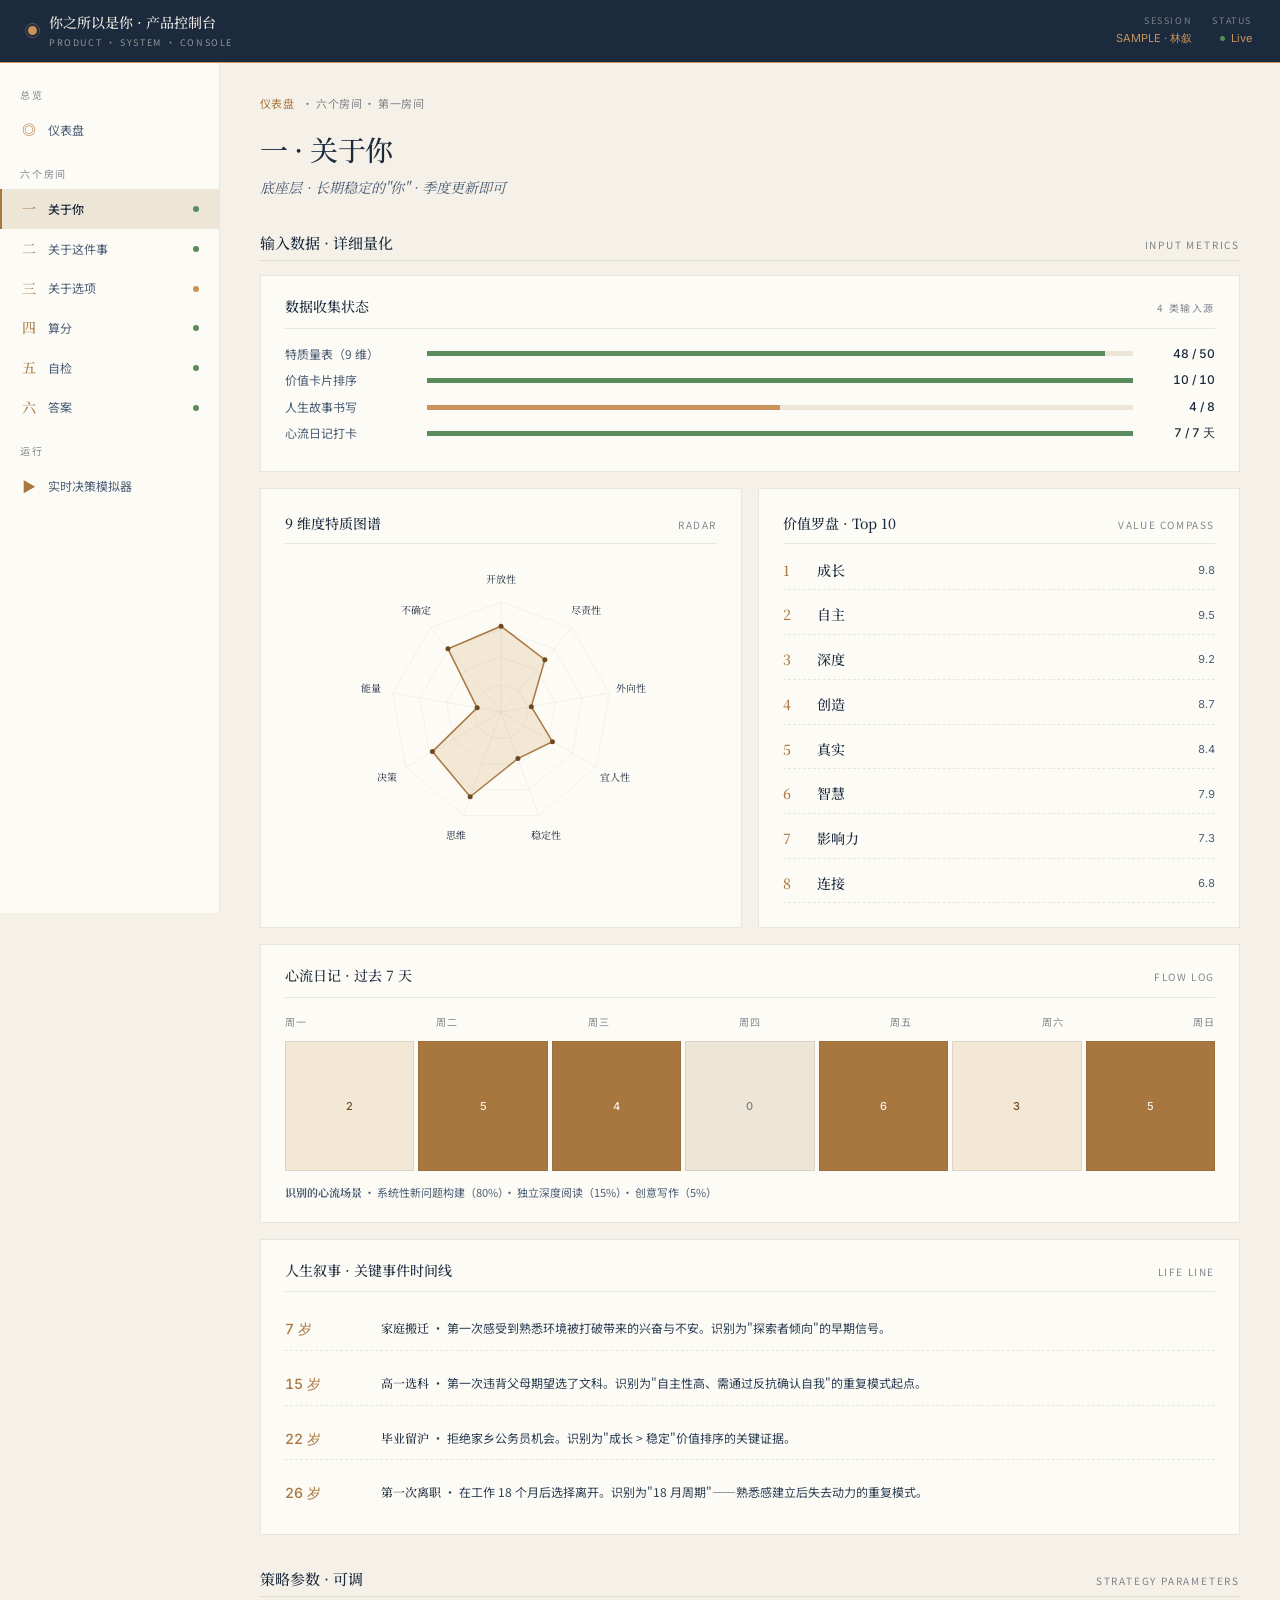
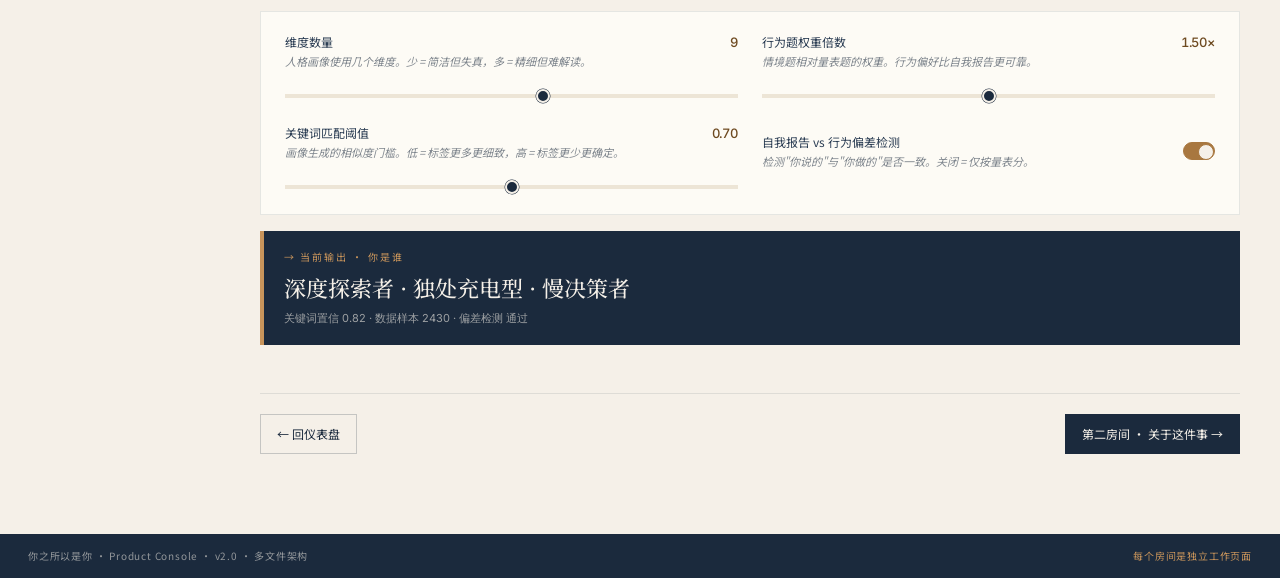
==== room-1.html @ 29799cde "Add files via upload" ====
<!DOCTYPE html>
<html lang="zh-CN">
<head>
<meta charset="UTF-8">
<meta name="viewport" content="width=device-width, initial-scale=1.0">
<title>一 · 关于你 · 你之所以是你</title>
<link rel="preconnect" href="https://fonts.googleapis.com">
<link rel="preconnect" href="https://fonts.gstatic.com" crossorigin>
<link href="https://fonts.googleapis.com/css2?family=Noto+Sans+SC:wght@300;400;500;700&family=Noto+Serif+SC:wght@400;500;600&family=Inter:wght@300;400;500;600;700&family=JetBrains+Mono:wght@400;500&display=swap" rel="stylesheet">
<link rel="stylesheet" href="style.css">
</head>
<body>

<header class="top">
  <div class="brand-block">
    <div class="brand-dot"></div>
    <div>
      <div class="brand-title">你之所以是你 · 产品控制台</div>
      <div class="brand-tag">Product · System · Console</div>
    </div>
  </div>
  <div class="session-meta">
    <div class="session-meta-item"><span class="session-meta-label">Session</span><span class="session-meta-value mono">SAMPLE · 林叙</span></div>
    <div class="session-meta-item"><span class="session-meta-label">Status</span><span class="session-meta-value live-pulse"><span class="pulse-dot"></span> Live</span></div>
  </div>
</header>

<div class="shell">
<aside class="nav">
  <div class="nav-section">总览</div>
  <a class="nav-item" href="index.html"><span class="nav-numeral serif">◎</span><span>仪表盘</span></a>
  <div class="nav-section">六个房间</div>
  <a class="nav-item" href="room-1.html"><span class="nav-numeral serif">一</span><span>关于你</span><span class="nav-status"></span></a>
  <a class="nav-item" href="room-2.html"><span class="nav-numeral serif">二</span><span>关于这件事</span><span class="nav-status"></span></a>
  <a class="nav-item" href="room-3.html"><span class="nav-numeral serif">三</span><span>关于选项</span><span class="nav-status amber"></span></a>
  <a class="nav-item" href="room-4.html"><span class="nav-numeral serif">四</span><span>算分</span><span class="nav-status"></span></a>
  <a class="nav-item" href="room-5.html"><span class="nav-numeral serif">五</span><span>自检</span><span class="nav-status"></span></a>
  <a class="nav-item" href="room-6.html"><span class="nav-numeral serif">六</span><span>答案</span><span class="nav-status"></span></a>
  <div class="nav-section">运行</div>
  <a class="nav-item" href="simulator.html"><span class="nav-numeral serif">▶</span><span>实时决策模拟器</span></a>
</aside>

<main class="content">

<div class="crumb"><a href="index.html">仪表盘</a> · 六个房间 · 第一房间</div>
<h1 class="page-title serif">一 · 关于你</h1>
<p class="page-sub">底座层 · 长期稳定的"你" · 季度更新即可</p>

<div class="section-bar"><div class="section-title">输入数据 · 详细量化</div><div class="section-meta">INPUT METRICS</div></div>

<div class="card">
  <div class="card-head"><div class="card-title">数据收集状态</div><div class="card-meta">4 类输入源</div></div>
  <div class="metric-row"><span class="metric-label">特质量表（9 维）</span><div class="metric-bar"><div class="metric-bar-fill green" style="width: 96%;"></div></div><span class="metric-val">48 / 50</span></div>
  <div class="metric-row"><span class="metric-label">价值卡片排序</span><div class="metric-bar"><div class="metric-bar-fill green" style="width: 100%;"></div></div><span class="metric-val">10 / 10</span></div>
  <div class="metric-row"><span class="metric-label">人生故事书写</span><div class="metric-bar"><div class="metric-bar-fill amber" style="width: 50%;"></div></div><span class="metric-val">4 / 8</span></div>
  <div class="metric-row"><span class="metric-label">心流日记打卡</span><div class="metric-bar"><div class="metric-bar-fill green" style="width: 100%;"></div></div><span class="metric-val">7 / 7 天</span></div>
</div>

<div class="viz-grid">
  <div class="viz-card">
    <div class="card-head" style="margin-bottom: 8px; padding-bottom: 8px;"><div class="card-title">9 维度特质图谱</div><div class="card-meta">RADAR</div></div>
    <svg class="radar-svg" viewBox="0 0 320 320" id="r1-radar"></svg>
  </div>
  <div class="viz-card">
    <div class="card-head" style="margin-bottom: 8px; padding-bottom: 8px;"><div class="card-title">价值罗盘 · Top 10</div><div class="card-meta">VALUE COMPASS</div></div>
    <div class="value-list">
      <div class="value-item"><span class="value-rank serif">1</span><span class="value-name serif">成长</span><span class="value-score">9.8</span></div>
      <div class="value-item"><span class="value-rank serif">2</span><span class="value-name serif">自主</span><span class="value-score">9.5</span></div>
      <div class="value-item"><span class="value-rank serif">3</span><span class="value-name serif">深度</span><span class="value-score">9.2</span></div>
      <div class="value-item"><span class="value-rank serif">4</span><span class="value-name serif">创造</span><span class="value-score">8.7</span></div>
      <div class="value-item"><span class="value-rank serif">5</span><span class="value-name serif">真实</span><span class="value-score">8.4</span></div>
      <div class="value-item"><span class="value-rank serif">6</span><span class="value-name serif">智慧</span><span class="value-score">7.9</span></div>
      <div class="value-item"><span class="value-rank serif">7</span><span class="value-name serif">影响力</span><span class="value-score">7.3</span></div>
      <div class="value-item"><span class="value-rank serif">8</span><span class="value-name serif">连接</span><span class="value-score">6.8</span></div>
    </div>
  </div>
</div>

<div class="card">
  <div class="card-head"><div class="card-title">心流日记 · 过去 7 天</div><div class="card-meta">FLOW LOG</div></div>
  <div style="display: flex; justify-content: space-between; font-size: 10px; color: var(--muted); letter-spacing: 0.1em;">
    <span>周一</span><span>周二</span><span>周三</span><span>周四</span><span>周五</span><span>周六</span><span>周日</span>
  </div>
  <div class="timeline">
    <div class="timeline-day partial">2</div>
    <div class="timeline-day flow">5</div>
    <div class="timeline-day flow">4</div>
    <div class="timeline-day">0</div>
    <div class="timeline-day flow">6</div>
    <div class="timeline-day partial">3</div>
    <div class="timeline-day flow">5</div>
  </div>
  <div style="font-size: 11px; color: var(--ink-muted); margin-top: 12px; line-height: 1.7;">
    <strong style="font-family: 'Noto Serif SC', serif;">识别的心流场景</strong> · 系统性新问题构建（80%）· 独立深度阅读（15%）· 创意写作（5%）
  </div>
</div>

<div class="card">
  <div class="card-head"><div class="card-title">人生叙事 · 关键事件时间线</div><div class="card-meta">LIFE LINE</div></div>
  <div class="story-events">
    <div class="story-event">
      <span class="story-age num">7 岁</span>
      <div class="story-content"><strong>家庭搬迁</strong> · 第一次感受到熟悉环境被打破带来的兴奋与不安。识别为"探索者倾向"的早期信号。</div>
    </div>
    <div class="story-event">
      <span class="story-age num">15 岁</span>
      <div class="story-content"><strong>高一选科</strong> · 第一次违背父母期望选了文科。识别为"自主性高、需通过反抗确认自我"的重复模式起点。</div>
    </div>
    <div class="story-event">
      <span class="story-age num">22 岁</span>
      <div class="story-content"><strong>毕业留沪</strong> · 拒绝家乡公务员机会。识别为"成长 &gt; 稳定"价值排序的关键证据。</div>
    </div>
    <div class="story-event">
      <span class="story-age num">26 岁</span>
      <div class="story-content"><strong>第一次离职</strong> · 在工作 18 个月后选择离开。识别为"18 月周期"——熟悉感建立后失去动力的重复模式。</div>
    </div>
  </div>
</div>

<div class="section-bar"><div class="section-title">策略参数 · 可调</div><div class="section-meta">STRATEGY PARAMETERS</div></div>

<div class="card">
  <div class="param-grid">
    <div>
      <div class="param-row">
        <div><span class="param-label">维度数量</span>
          <div class="param-label-explanation">人格画像使用几个维度。少 = 简洁但失真，多 = 精细但难解读。</div></div>
        <span class="param-val num" id="dim-count-val">9</span>
      </div>
      <input type="range" class="slider" min="5" max="12" value="9" step="1" data-target="dim-count">

      <div class="param-row" style="margin-top: 20px;">
        <div><span class="param-label">关键词匹配阈值</span>
          <div class="param-label-explanation">画像生成的相似度门槛。低 = 标签更多更细致，高 = 标签更少更确定。</div></div>
        <span class="param-val num" id="kw-thresh-val">0.70</span>
      </div>
      <input type="range" class="slider" min="50" max="90" value="70" step="5" data-target="kw-thresh">
    </div>
    <div>
      <div class="param-row">
        <div><span class="param-label">行为题权重倍数</span>
          <div class="param-label-explanation">情境题相对量表题的权重。行为偏好比自我报告更可靠。</div></div>
        <span class="param-val num" id="behav-weight-val">1.50×</span>
      </div>
      <input type="range" class="slider" min="100" max="200" value="150" step="10" data-target="behav-weight">

      <div class="toggle-row" style="margin-top: 20px;">
        <div><span class="param-label">自我报告 vs 行为偏差检测</span>
          <div class="param-label-explanation">检测"你说的"与"你做的"是否一致。关闭 = 仅按量表分。</div></div>
        <div class="toggle on" data-toggle="bias-detect"></div>
      </div>
    </div>
  </div>
</div>

<div class="live-output-card">
  <div class="live-output-card-label">→ 当前输出 · 你是谁</div>
  <div class="live-output-value serif" id="r1-out">深度探索者 · 独处充电型 · 慢决策者</div>
  <div class="live-output-conf" id="r1-conf">关键词置信 0.82 · 数据样本 2,420 · 偏差检测 通过</div>
</div>

<div class="page-nav">
  <a class="page-nav-btn" href="index.html"><span>← 回仪表盘</span></a>
  <a class="page-nav-btn primary" href="room-2.html"><span>第二房间 · 关于这件事 →</span></a>
</div>

</main>
</div>

<footer class="bot">
  <span>你之所以是你 · Product Console · v2.0 · 多文件架构</span>
  <span style="color: var(--gold);">每个房间是独立工作页面</span>
</footer>

<script src="app.js"></script>
</body>
</html>
---- style.css ----
:root {
  --ink: #1B2A3D; --ink-soft: #2C3E54; --ink-muted: #4A5D75;
  --cream: #F5F0E8; --cream-deep: #EDE5D6; --paper: #FDFBF5;
  --gold: #C8945B; --gold-deep: #A8773F; --gold-darkest: #6E4A20;
  --gold-soft: rgba(200, 148, 91, 0.10); --gold-soft-2: rgba(200, 148, 91, 0.20);
  --line: rgba(27, 42, 61, 0.10); --line-strong: rgba(27, 42, 61, 0.22);
  --muted: rgba(27, 42, 61, 0.55);
  --green: #5A8B5C; --green-soft: rgba(90, 139, 92, 0.12);
  --amber: #C8945B; --amber-soft: rgba(200, 148, 91, 0.15);
  --red: #B85450; --red-soft: rgba(184, 84, 80, 0.10);
}

* { margin: 0; padding: 0; box-sizing: border-box; }
html, body {
  font-family: 'Noto Sans SC', -apple-system, 'PingFang SC', 'Microsoft YaHei', sans-serif;
  background: var(--cream); color: var(--ink);
  font-size: 13px; line-height: 1.55;
  -webkit-font-smoothing: antialiased;
}
.serif { font-family: 'Noto Serif SC', Georgia, serif; }
.num { font-family: 'Inter', sans-serif; font-variant-numeric: tabular-nums; letter-spacing: -0.01em; }
.mono { font-family: 'JetBrains Mono', monospace; font-variant-numeric: tabular-nums; }

header.top { background: var(--ink); color: var(--cream); padding: 12px 28px; display: flex; align-items: center; justify-content: space-between; border-bottom: 0.5px solid var(--gold); position: sticky; top: 0; z-index: 50; }
.brand-block { display: flex; align-items: center; gap: 12px; }
.brand-dot { width: 9px; height: 9px; border-radius: 50%; background: var(--gold); position: relative; }
.brand-dot::after { content: ''; position: absolute; inset: -3px; border: 0.5px solid var(--gold); border-radius: 50%; opacity: 0.4; }
.brand-title { font-family: 'Noto Serif SC', serif; font-size: 14px; font-weight: 500; }
.brand-tag { font-size: 9px; letter-spacing: 0.18em; color: rgba(245, 240, 232, 0.55); text-transform: uppercase; margin-top: 2px; }
.session-meta { display: flex; gap: 20px; font-size: 11px; }
.session-meta-item { display: flex; flex-direction: column; align-items: flex-end; }
.session-meta-label { color: rgba(245, 240, 232, 0.45); font-size: 9px; letter-spacing: 0.18em; text-transform: uppercase; margin-bottom: 2px; }
.session-meta-value { font-family: 'Inter', sans-serif; font-size: 11px; color: var(--gold); }
.live-pulse { display: inline-flex; align-items: center; gap: 6px; }
.pulse-dot { width: 5px; height: 5px; border-radius: 50%; background: var(--green); animation: pulse 2s ease-in-out infinite; }
@keyframes pulse { 0%, 100% { opacity: 1; } 50% { opacity: 0.4; } }

.shell { display: grid; grid-template-columns: 220px 1fr; min-height: calc(100vh - 50px); }
aside.nav { background: var(--paper); border-right: 0.5px solid var(--line); padding: 24px 0; position: sticky; top: 50px; height: calc(100vh - 50px); overflow-y: auto; }
.nav-section { font-size: 10px; letter-spacing: 0.18em; color: var(--muted); text-transform: uppercase; padding: 0 20px 8px; margin-top: 16px; }
.nav-section:first-child { margin-top: 0; }
.nav-item { display: flex; align-items: center; gap: 12px; padding: 9px 20px; cursor: pointer; border-left: 2px solid transparent; transition: all 0.15s; text-decoration: none; color: var(--ink-muted); font-size: 12px; }
.nav-item:hover { background: var(--cream); color: var(--ink); }
.nav-item.active { background: var(--cream-deep); border-left-color: var(--gold-deep); color: var(--ink); font-weight: 500; }
.nav-numeral { font-family: 'Noto Serif SC', serif; font-size: 14px; color: var(--gold-deep); min-width: 14px; text-align: center; font-weight: 500; }
.nav-status { margin-left: auto; width: 6px; height: 6px; border-radius: 50%; background: var(--green); }
.nav-status.amber { background: var(--amber); }

main.content { padding: 32px 40px 80px; max-width: 1100px; }
.crumb { display: flex; align-items: center; gap: 8px; font-size: 11px; color: var(--muted); margin-bottom: 16px; letter-spacing: 0.04em; }
.crumb a { color: var(--gold-deep); text-decoration: none; }
.crumb a:hover { text-decoration: underline; }

h1.page-title { font-family: 'Noto Serif SC', serif; font-size: 28px; font-weight: 500; margin-bottom: 6px; letter-spacing: -0.01em; }
.page-sub { font-family: 'Noto Serif SC', serif; font-style: italic; color: var(--ink-muted); margin-bottom: 32px; font-size: 14px; }

.section-bar { display: flex; align-items: baseline; justify-content: space-between; margin: 32px 0 14px; padding-bottom: 6px; border-bottom: 0.5px solid var(--line); }
.section-title { font-family: 'Noto Serif SC', serif; font-size: 15px; font-weight: 500; }
.section-meta { font-size: 10px; letter-spacing: 0.18em; color: var(--muted); text-transform: uppercase; }

.kpi-grid { display: grid; grid-template-columns: repeat(5, 1fr); gap: 1px; background: var(--line); border: 0.5px solid var(--line); margin-top: 8px; }
.kpi { background: var(--paper); padding: 16px 18px; }
.kpi-label { font-size: 10px; letter-spacing: 0.16em; color: var(--muted); text-transform: uppercase; margin-bottom: 8px; }
.kpi-value { font-family: 'Inter', sans-serif; font-size: 26px; font-weight: 500; letter-spacing: -0.02em; line-height: 1; margin-bottom: 6px; font-variant-numeric: tabular-nums; }
.kpi-value.gold { color: var(--gold-deep); }
.kpi-sub { font-size: 10px; color: var(--ink-muted); }
.kpi-bar { margin-top: 8px; height: 3px; background: var(--cream-deep); position: relative; overflow: hidden; }
.kpi-bar-fill { position: absolute; top: 0; left: 0; height: 100%; background: var(--gold-deep); transition: width 0.4s; }
.kpi-bar-fill.green { background: var(--green); }
.kpi-bar-fill.amber { background: var(--amber); }
.status-dots { display: inline-flex; gap: 3px; margin-top: 4px; }
.dot { width: 8px; height: 8px; border-radius: 50%; background: var(--cream-deep); }
.dot.on { background: var(--green); }
.dot.warn { background: var(--amber); }

.room-cards-grid { display: grid; grid-template-columns: repeat(3, 1fr); gap: 12px; margin-top: 8px; }
.room-nav-card { background: var(--paper); border: 0.5px solid var(--line); padding: 18px 18px 16px; cursor: pointer; transition: all 0.2s; text-decoration: none; color: var(--ink); display: block; }
.room-nav-card:hover { border-color: var(--gold-deep); background: var(--cream-deep); transform: translateY(-1px); }
.room-nav-head { display: flex; align-items: center; gap: 10px; margin-bottom: 10px; }
.room-nav-num { font-family: 'Noto Serif SC', serif; font-size: 22px; color: var(--gold-deep); font-weight: 500; line-height: 1; }
.room-nav-name { font-family: 'Noto Serif SC', serif; font-size: 16px; font-weight: 500; }
.room-nav-meta { font-size: 9px; letter-spacing: 0.16em; color: var(--muted); text-transform: uppercase; margin-top: 2px; }
.room-nav-status-row { display: flex; align-items: center; justify-content: space-between; font-size: 10px; letter-spacing: 0.05em; padding-top: 10px; border-top: 0.5px dashed var(--line); margin-top: 10px; }
.status-pill { display: inline-flex; align-items: center; gap: 5px; font-size: 9px; letter-spacing: 0.08em; padding: 3px 8px; background: var(--green-soft); color: var(--green); border-radius: 10px; text-transform: uppercase; font-weight: 500; }
.status-pill.amber { background: var(--amber-soft); color: var(--gold-darkest); }
.status-pill .dot-inline { width: 4px; height: 4px; border-radius: 50%; background: currentColor; }
.room-nav-mini-bar { display: flex; gap: 2px; margin-top: 8px; }
.room-nav-mini-bar span { height: 3px; flex: 1; background: var(--cream-deep); }
.room-nav-mini-bar span.on { background: var(--gold-deep); }

.card { background: var(--paper); border: 0.5px solid var(--line); padding: 20px 24px; margin-bottom: 16px; }
.card-head { display: flex; align-items: baseline; justify-content: space-between; margin-bottom: 16px; padding-bottom: 10px; border-bottom: 0.5px solid var(--line); }
.card-title { font-family: 'Noto Serif SC', serif; font-size: 14px; font-weight: 500; }
.card-meta { font-size: 10px; letter-spacing: 0.16em; color: var(--muted); text-transform: uppercase; }

.subsection-label { font-size: 10px; letter-spacing: 0.18em; color: var(--gold-deep); text-transform: uppercase; margin-bottom: 10px; display: flex; align-items: center; gap: 6px; }
.subsection-label::before { content: ''; width: 3px; height: 3px; background: var(--gold-deep); border-radius: 50%; }

.metric-row { display: grid; grid-template-columns: 130px 1fr 70px; gap: 12px; align-items: center; margin-bottom: 8px; font-size: 12px; }
.metric-label { color: var(--ink-muted); }
.metric-bar { height: 5px; background: var(--cream-deep); position: relative; overflow: hidden; }
.metric-bar-fill { position: absolute; top: 0; left: 0; height: 5px; background: var(--gold-deep); transition: width 0.3s; }
.metric-bar-fill.green { background: var(--green); }
.metric-bar-fill.amber { background: var(--amber); }
.metric-val { text-align: right; font-family: 'Inter', sans-serif; font-variant-numeric: tabular-nums; color: var(--ink); font-weight: 500; }

.param-grid { display: grid; grid-template-columns: 1fr 1fr; gap: 24px; }
.param-row { display: grid; grid-template-columns: 1fr 60px; gap: 12px; align-items: baseline; margin-bottom: 14px; }
.param-label { font-size: 12px; color: var(--ink-soft); display: flex; align-items: center; gap: 6px; }
.param-label-explanation { font-size: 11px; color: var(--muted); font-style: italic; margin-top: 2px; line-height: 1.4; }
.param-val { text-align: right; font-family: 'Inter', sans-serif; font-variant-numeric: tabular-nums; font-weight: 500; color: var(--gold-darkest); font-size: 13px; }
.slider { width: 100%; height: 4px; background: var(--cream-deep); outline: none; appearance: none; -webkit-appearance: none; cursor: pointer; margin-top: 6px; }
.slider::-webkit-slider-thumb { -webkit-appearance: none; appearance: none; width: 14px; height: 14px; background: var(--ink); border: 2px solid var(--cream); border-radius: 50%; cursor: grab; box-shadow: 0 0 0 0.5px var(--ink); }
.slider::-webkit-slider-thumb:active { background: var(--gold-deep); cursor: grabbing; }
.slider::-moz-range-thumb { width: 14px; height: 14px; background: var(--ink); border: 2px solid var(--cream); border-radius: 50%; cursor: grab; }

.toggle { position: relative; width: 32px; height: 18px; background: var(--cream-deep); border: 0.5px solid var(--line-strong); border-radius: 9px; cursor: pointer; transition: background 0.2s; flex-shrink: 0; }
.toggle::after { content: ''; position: absolute; top: 1px; left: 1px; width: 14px; height: 14px; background: var(--cream); border: 0.5px solid var(--line-strong); border-radius: 50%; transition: transform 0.2s; }
.toggle.on { background: var(--gold-deep); border-color: var(--gold-deep); }
.toggle.on::after { transform: translateX(13px); background: var(--cream); border-color: var(--gold-deep); }
.toggle-row { display: grid; grid-template-columns: 1fr auto; align-items: center; gap: 12px; padding: 10px 0; border-bottom: 0.5px dashed var(--line); font-size: 12px; }
.toggle-row:last-child { border: none; }

.live-output-card { background: var(--ink); color: var(--cream); padding: 18px 24px; margin: 16px 0 24px; position: relative; overflow: hidden; }
.live-output-card::before { content: ''; position: absolute; top: 0; left: 0; width: 4px; height: 100%; background: var(--gold); }
.live-output-card-label { font-size: 10px; letter-spacing: 0.2em; color: var(--gold); text-transform: uppercase; margin-bottom: 8px; }
.live-output-value { font-family: 'Noto Serif SC', serif; font-size: 22px; line-height: 1.4; font-weight: 500; margin-bottom: 6px; }
.live-output-conf { font-size: 11px; color: rgba(245, 240, 232, 0.6); font-family: 'Inter', sans-serif; }

.viz-card { background: var(--paper); border: 0.5px solid var(--line); padding: 24px; margin-bottom: 16px; }
.viz-grid { display: grid; grid-template-columns: 1fr 1fr; gap: 16px; }

.radar-svg { width: 100%; max-width: 320px; display: block; margin: 0 auto; }

.timeline { display: flex; gap: 4px; margin-top: 12px; }
.timeline-day { flex: 1; aspect-ratio: 1; background: var(--cream-deep); border: 0.5px solid var(--line); display: flex; align-items: center; justify-content: center; font-size: 11px; color: var(--muted); font-family: 'Inter', sans-serif; font-weight: 500; }
.timeline-day.flow { background: var(--gold-deep); color: var(--cream); }
.timeline-day.partial { background: var(--gold-soft-2); color: var(--gold-darkest); }

.value-list { display: flex; flex-direction: column; gap: 6px; }
.value-item { display: grid; grid-template-columns: 24px 1fr 50px; gap: 10px; align-items: center; padding: 8px 0; border-bottom: 0.5px dashed var(--line); font-size: 12px; }
.value-rank { font-family: 'Noto Serif SC', serif; font-size: 14px; color: var(--gold-deep); font-weight: 500; }
.value-name { font-family: 'Noto Serif SC', serif; font-size: 14px; font-weight: 500; }
.value-score { text-align: right; font-family: 'Inter', sans-serif; font-variant-numeric: tabular-nums; color: var(--ink-muted); font-size: 11px; }

.story-events { display: flex; flex-direction: column; gap: 12px; margin-top: 12px; }
.story-event { display: grid; grid-template-columns: 80px 1fr; gap: 16px; padding: 10px 0; border-bottom: 0.5px dashed var(--line); }
.story-event:last-child { border: none; }
.story-age { font-family: 'Inter', sans-serif; font-size: 14px; color: var(--gold-deep); font-weight: 500; }
.story-content { font-size: 12px; line-height: 1.6; color: var(--ink-soft); }
.story-content strong { font-family: 'Noto Serif SC', serif; color: var(--ink); font-weight: 500; }

.dim-chart-row { display: grid; grid-template-columns: 100px 1fr 60px 40px; gap: 12px; align-items: center; padding: 8px 0; border-bottom: 0.5px dashed var(--line); font-size: 12px; }
.dim-chart-row:last-child { border: none; }
.dim-chart-label { color: var(--ink-muted); }
.dim-chart-bar-track { position: relative; height: 14px; background: var(--cream-deep); }
.dim-chart-bar-fill { position: absolute; top: 0; left: 0; height: 14px; background: var(--gold-deep); transition: width 0.5s; }
.dim-chart-val { text-align: right; font-family: 'Inter', sans-serif; font-variant-numeric: tabular-nums; font-weight: 500; }

.pill { display: inline-flex; align-items: center; gap: 6px; padding: 4px 10px; background: var(--gold-soft); color: var(--gold-darkest); border: 0.5px solid var(--gold); border-radius: 12px; font-size: 11px; letter-spacing: 0.04em; }
.pill.green { background: var(--green-soft); color: var(--green); border-color: var(--green); }
.pill.red { background: var(--red-soft); color: var(--red); border-color: var(--red); }

.option-card { padding: 16px 18px; border: 0.5px solid var(--line); margin-bottom: 12px; background: var(--cream); }
.option-card.winner { border: 2px solid var(--gold-deep); background: var(--gold-soft); }
.option-head-row { display: flex; justify-content: space-between; align-items: baseline; margin-bottom: 12px; }
.option-name { font-family: 'Noto Serif SC', serif; font-size: 15px; font-weight: 500; }
.option-sub { font-size: 10px; color: var(--muted); margin-top: 2px; letter-spacing: 0.05em; }
.option-score { font-family: 'Inter', sans-serif; font-size: 28px; font-weight: 500; font-variant-numeric: tabular-nums; letter-spacing: -0.02em; color: var(--gold-deep); line-height: 1; }

.check-item { display: flex; gap: 12px; align-items: flex-start; padding: 12px 0; border-bottom: 0.5px dashed var(--line); }
.check-item:last-child { border: none; }
.check-icon { width: 18px; height: 18px; flex-shrink: 0; border-radius: 50%; display: flex; align-items: center; justify-content: center; font-family: 'Inter', sans-serif; font-size: 11px; font-weight: 500; }
.check-icon.ok { background: var(--green-soft); color: var(--green); }
.check-icon.warn { background: var(--amber-soft); color: var(--gold-darkest); }
.check-icon.off { background: var(--cream-deep); color: var(--muted); }
.check-content { flex: 1; }
.check-name { font-family: 'Noto Serif SC', serif; font-size: 13px; font-weight: 500; margin-bottom: 4px; }
.check-desc { font-size: 11px; color: var(--ink-muted); line-height: 1.6; }
.check-tag { font-size: 9px; letter-spacing: 0.1em; color: var(--muted); text-transform: uppercase; margin-top: 4px; }

.page-nav { display: flex; justify-content: space-between; margin-top: 48px; padding-top: 20px; border-top: 0.5px solid var(--line); }
.page-nav-btn { padding: 10px 16px; background: transparent; border: 0.5px solid var(--line-strong); font-size: 12px; cursor: pointer; text-decoration: none; color: var(--ink); display: inline-flex; align-items: center; gap: 8px; font-family: inherit; transition: background 0.15s; }
.page-nav-btn:hover { background: var(--paper); }
.page-nav-btn.primary { background: var(--ink); color: var(--cream); border-color: var(--ink); }

.dash-cta-row { display: grid; grid-template-columns: 2fr 1fr; gap: 16px; margin-top: 24px; }
.simulator-card-link { display: block; padding: 24px; background: var(--ink); color: var(--cream); text-decoration: none; cursor: pointer; position: relative; overflow: hidden; transition: transform 0.2s; }
.simulator-card-link:hover { transform: translateY(-2px); }
.simulator-card-link::before { content: ''; position: absolute; top: 0; left: 0; width: 100%; height: 2px; background: var(--gold); }
.sim-card-label { font-size: 10px; letter-spacing: 0.2em; color: var(--gold); margin-bottom: 12px; text-transform: uppercase; }
.sim-card-title { font-family: 'Noto Serif SC', serif; font-size: 24px; font-weight: 500; margin-bottom: 8px; line-height: 1.3; }
.sim-card-sub { font-size: 12px; color: rgba(245, 240, 232, 0.65); margin-bottom: 16px; }
.sim-card-quick { display: flex; gap: 16px; padding-top: 16px; border-top: 0.5px solid rgba(245, 240, 232, 0.15); font-size: 11px; }
.sim-card-quick-item { display: flex; flex-direction: column; gap: 2px; }
.sim-card-quick-label { font-size: 9px; letter-spacing: 0.18em; color: rgba(245, 240, 232, 0.45); text-transform: uppercase; }
.sim-card-quick-val { font-family: 'Inter', sans-serif; font-weight: 500; color: var(--gold); font-size: 16px; }

.health-card { padding: 20px; background: var(--paper); border: 0.5px solid var(--line); }
.health-row { display: flex; justify-content: space-between; padding: 6px 0; font-size: 11px; }
.health-row .lbl { color: var(--ink-muted); }
.health-row .val { font-family: 'Inter', sans-serif; font-weight: 500; font-variant-numeric: tabular-nums; }

.viz-vertical-bars { display: flex; align-items: flex-end; gap: 8px; height: 200px; padding: 16px 0; border-bottom: 0.5px solid var(--line); }
.viz-vbar { flex: 1; display: flex; flex-direction: column; align-items: center; justify-content: flex-end; height: 100%; gap: 4px; }
.viz-vbar-fill { width: 60%; max-width: 36px; background: var(--gold-deep); transition: height 0.5s; }
.viz-vbar-fill.muted { background: var(--cream-deep); }
.viz-vbar-label { font-size: 10px; color: var(--ink-muted); margin-top: 6px; text-align: center; font-family: 'Inter', sans-serif; }
.viz-vbar-val { font-size: 11px; font-family: 'Inter', sans-serif; font-weight: 500; color: var(--gold-darkest); }

.calc-display { background: var(--cream); border: 0.5px solid var(--line); padding: 18px 22px; margin: 16px 0; font-family: 'JetBrains Mono', monospace; font-size: 12px; line-height: 1.9; color: var(--ink-soft); }
.calc-display .key { color: var(--gold-deep); }
.calc-display .val { color: var(--ink); font-weight: 500; }
.calc-display .comment { color: var(--muted); font-style: italic; }

footer.bot { padding: 14px 28px; background: var(--ink); color: rgba(245, 240, 232, 0.55); display: flex; justify-content: space-between; align-items: center; font-size: 10px; letter-spacing: 0.08em; }

@media (max-width: 880px) {
  .shell { grid-template-columns: 1fr; }
  aside.nav { position: static; height: auto; padding: 12px 0; overflow-x: auto; }
  main.content { padding: 20px 16px 60px; }
  .kpi-grid { grid-template-columns: repeat(2, 1fr); }
  .room-cards-grid { grid-template-columns: 1fr; }
  .param-grid { grid-template-columns: 1fr; }
  .viz-grid { grid-template-columns: 1fr; }
  .dash-cta-row { grid-template-columns: 1fr; }
}
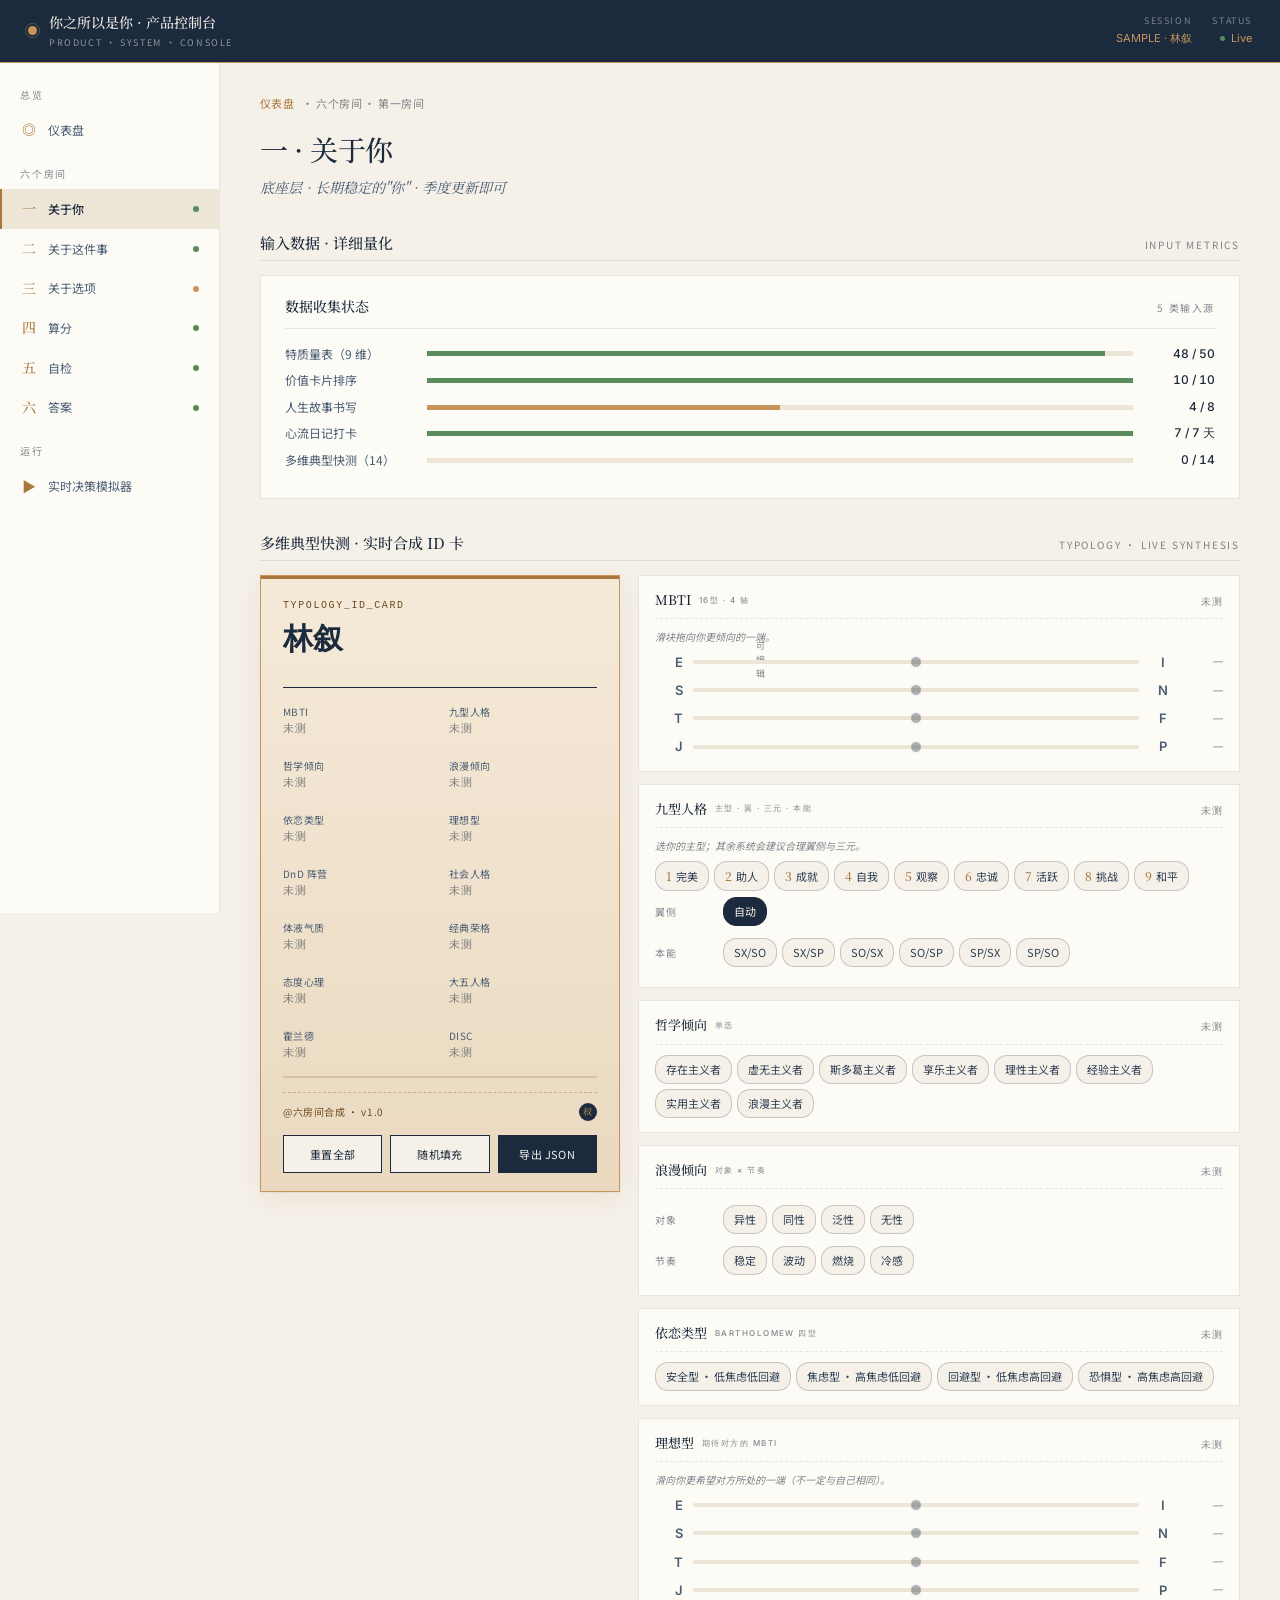
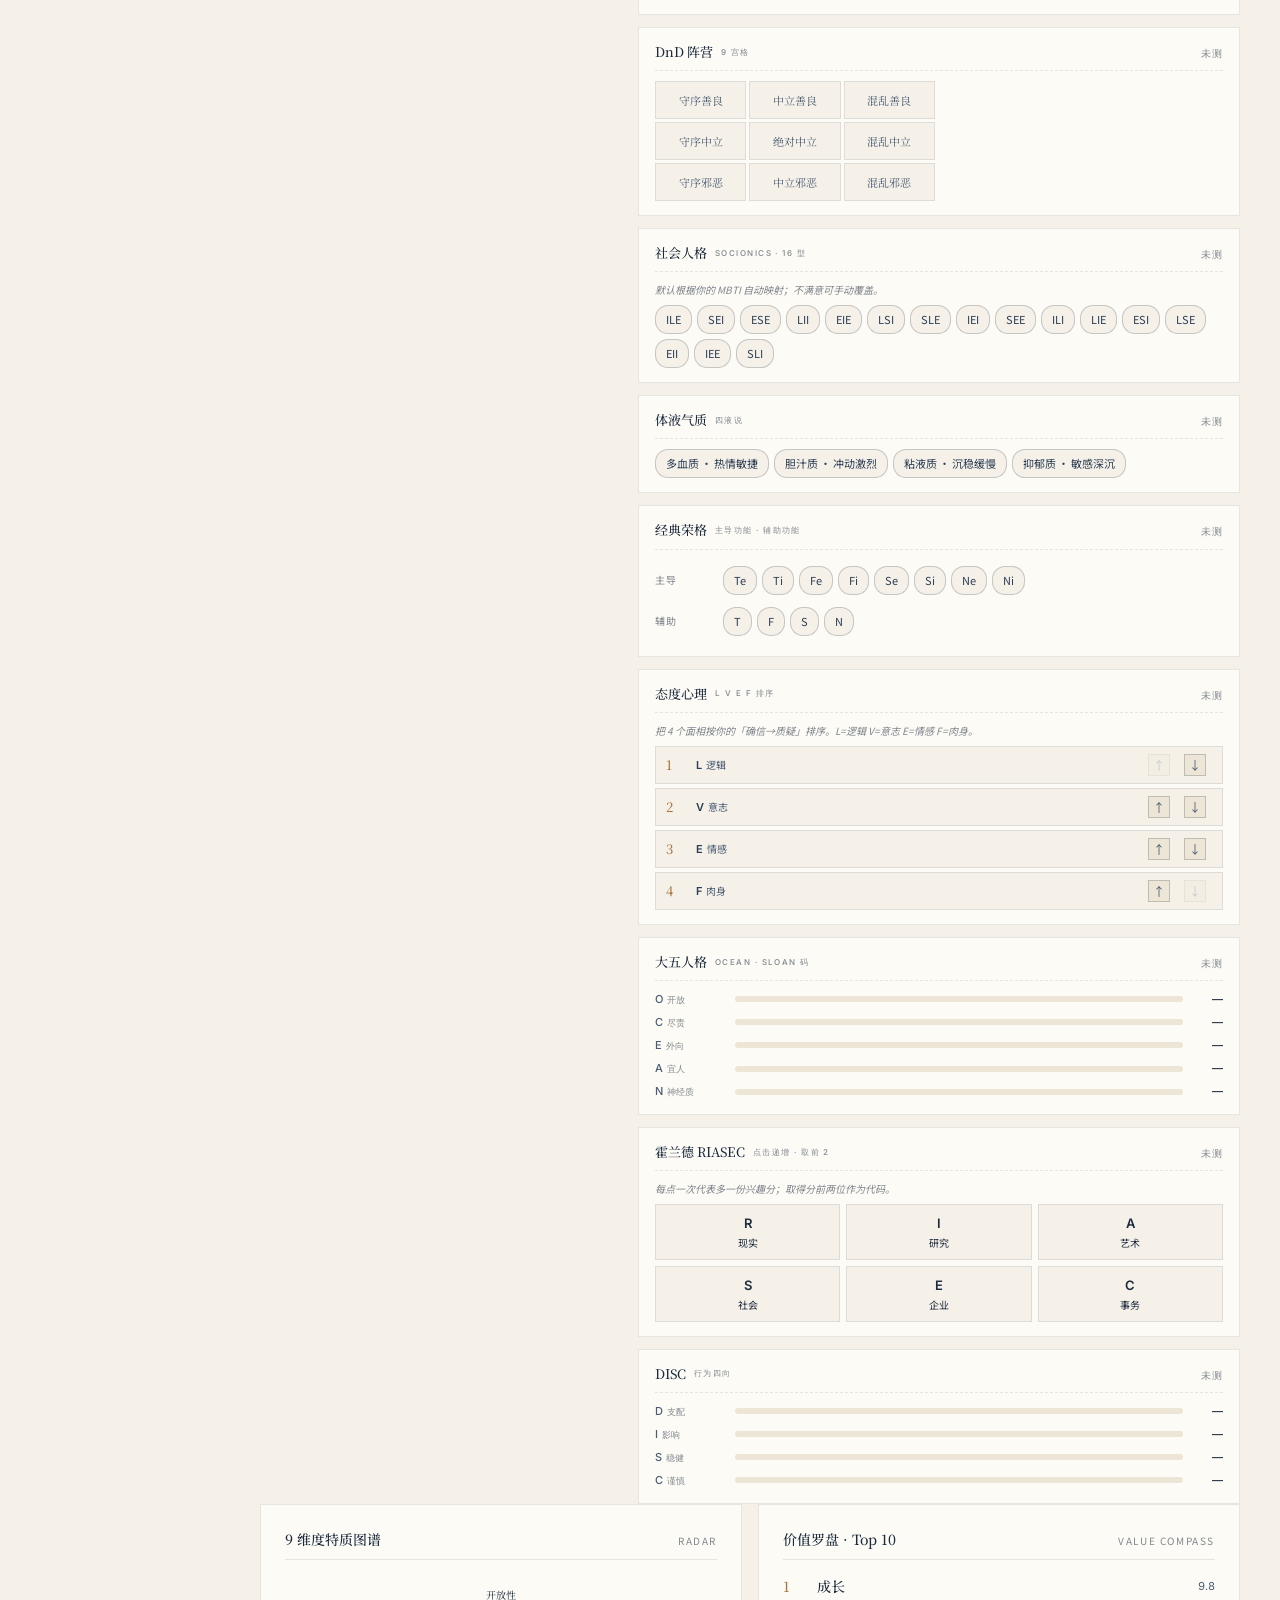
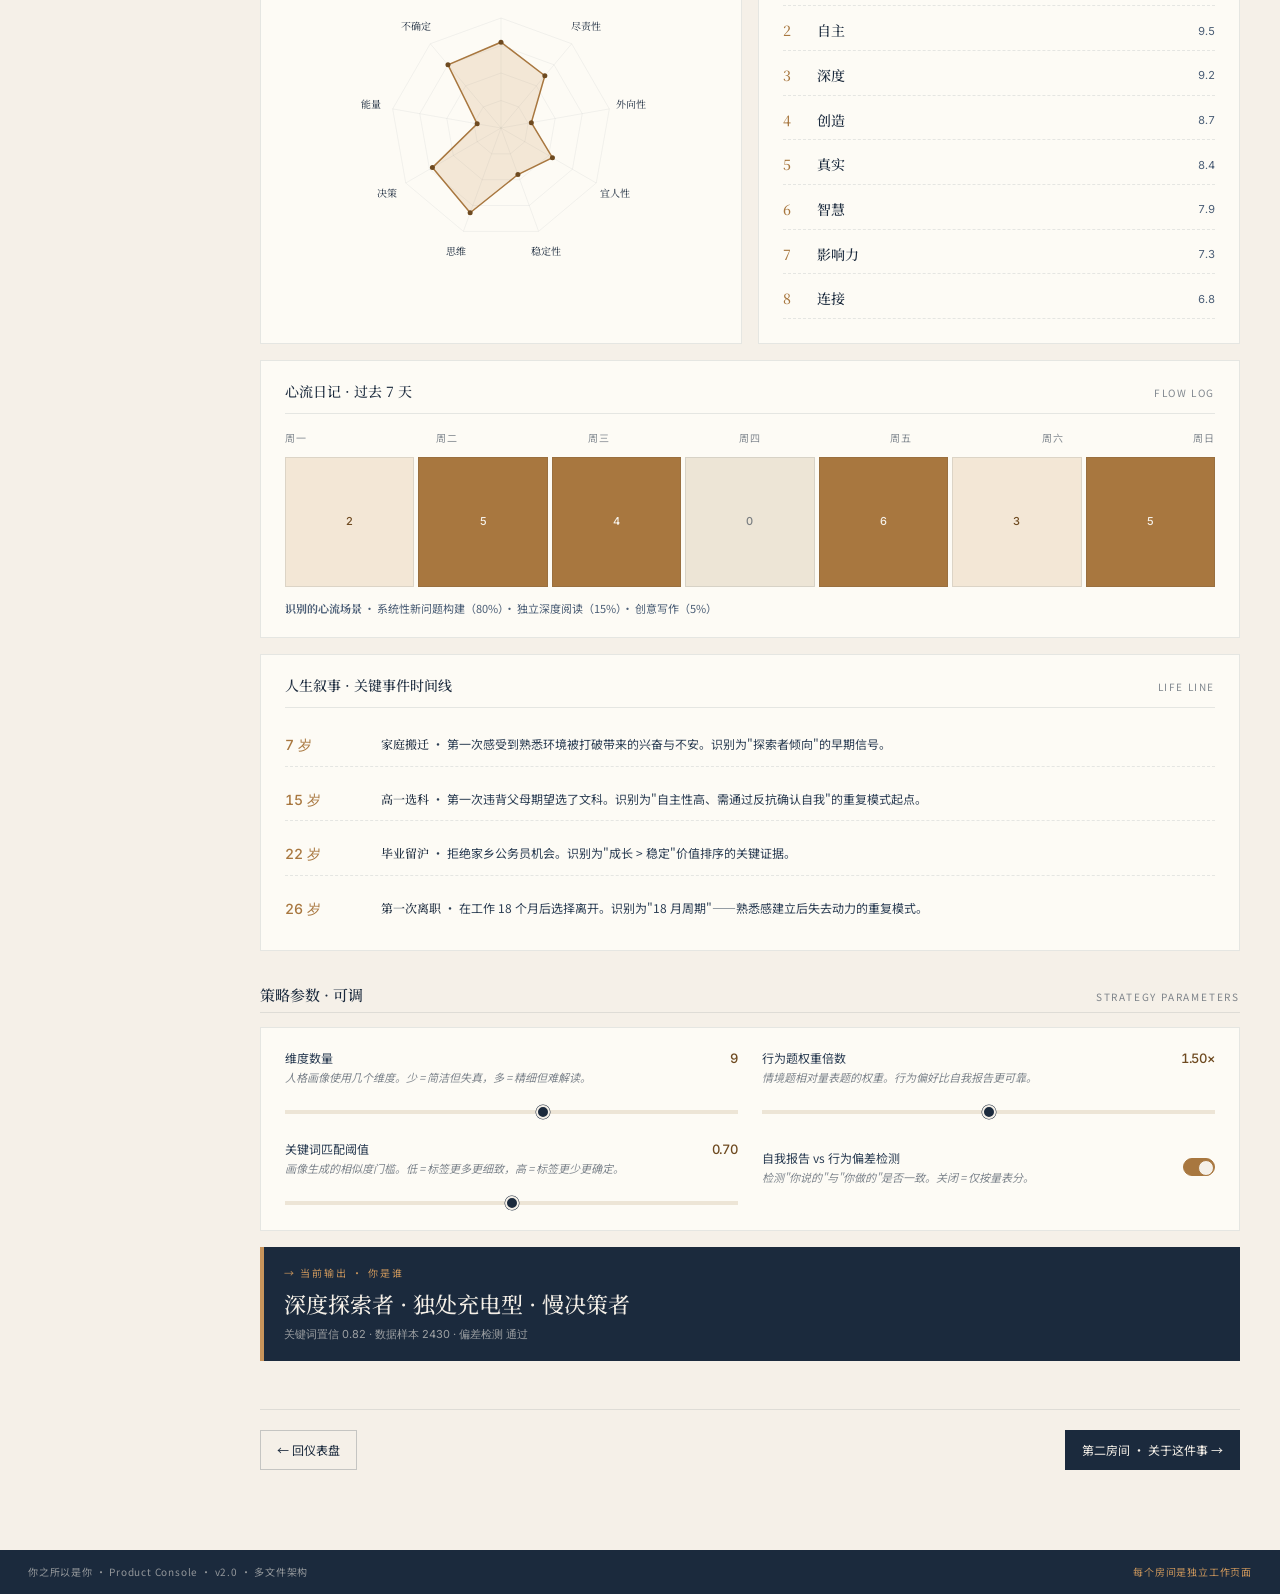
==== commit 6a7f9d36: "Add files via upload" ====
--- a/room-1.html
+++ b/room-1.html
@@ -49,11 +49,348 @@
 <div class="section-bar"><div class="section-title">输入数据 · 详细量化</div><div class="section-meta">INPUT METRICS</div></div>
 
 <div class="card">
-  <div class="card-head"><div class="card-title">数据收集状态</div><div class="card-meta">4 类输入源</div></div>
+  <div class="card-head"><div class="card-title">数据收集状态</div><div class="card-meta">5 类输入源</div></div>
   <div class="metric-row"><span class="metric-label">特质量表（9 维）</span><div class="metric-bar"><div class="metric-bar-fill green" style="width: 96%;"></div></div><span class="metric-val">48 / 50</span></div>
   <div class="metric-row"><span class="metric-label">价值卡片排序</span><div class="metric-bar"><div class="metric-bar-fill green" style="width: 100%;"></div></div><span class="metric-val">10 / 10</span></div>
   <div class="metric-row"><span class="metric-label">人生故事书写</span><div class="metric-bar"><div class="metric-bar-fill amber" style="width: 50%;"></div></div><span class="metric-val">4 / 8</span></div>
   <div class="metric-row"><span class="metric-label">心流日记打卡</span><div class="metric-bar"><div class="metric-bar-fill green" style="width: 100%;"></div></div><span class="metric-val">7 / 7 天</span></div>
+  <div class="metric-row"><span class="metric-label">多维典型快测（14）</span><div class="metric-bar"><div class="metric-bar-fill" id="typo-bar" style="width: 0%;"></div></div><span class="metric-val" id="typo-bar-val">0 / 14</span></div>
+</div>
+
+<div class="section-bar"><div class="section-title">多维典型快测 · 实时合成 ID 卡</div><div class="section-meta">TYPOLOGY · LIVE SYNTHESIS</div></div>
+
+<div class="typo-layout">
+
+  <!-- ID Card -->
+  <div class="typo-id-card">
+    <div class="typo-id-label">TYPOLOGY_ID_CARD</div>
+    <div class="typo-id-name-row">
+      <input type="text" class="typo-id-name" id="typo-name" value="林叙" maxlength="16" autocomplete="off">
+      <span class="typo-id-edit-hint">可编辑</span>
+    </div>
+    <div class="typo-id-grid">
+      <div class="typo-id-item" id="card-mbti"><div class="typo-id-item-label">MBTI</div><div class="typo-id-item-val pending">未测</div></div>
+      <div class="typo-id-item" id="card-enn"><div class="typo-id-item-label">九型人格</div><div class="typo-id-item-val pending">未测</div></div>
+      <div class="typo-id-item" id="card-phil"><div class="typo-id-item-label">哲学倾向</div><div class="typo-id-item-val pending">未测</div></div>
+      <div class="typo-id-item" id="card-romantic"><div class="typo-id-item-label">浪漫倾向</div><div class="typo-id-item-val pending">未测</div></div>
+      <div class="typo-id-item" id="card-attach"><div class="typo-id-item-label">依恋类型</div><div class="typo-id-item-val pending">未测</div></div>
+      <div class="typo-id-item" id="card-ideal"><div class="typo-id-item-label">理想型</div><div class="typo-id-item-val pending">未测</div></div>
+      <div class="typo-id-item" id="card-dnd"><div class="typo-id-item-label">DnD 阵营</div><div class="typo-id-item-val pending">未测</div></div>
+      <div class="typo-id-item" id="card-soc"><div class="typo-id-item-label">社会人格</div><div class="typo-id-item-val pending">未测</div></div>
+      <div class="typo-id-item" id="card-humor"><div class="typo-id-item-label">体液气质</div><div class="typo-id-item-val pending">未测</div></div>
+      <div class="typo-id-item" id="card-jung"><div class="typo-id-item-label">经典荣格</div><div class="typo-id-item-val pending">未测</div></div>
+      <div class="typo-id-item" id="card-lvef"><div class="typo-id-item-label">态度心理</div><div class="typo-id-item-val pending">未测</div></div>
+      <div class="typo-id-item" id="card-big5"><div class="typo-id-item-label">大五人格</div><div class="typo-id-item-val pending">未测</div></div>
+      <div class="typo-id-item" id="card-hol"><div class="typo-id-item-label">霍兰德</div><div class="typo-id-item-val pending">未测</div></div>
+      <div class="typo-id-item" id="card-disc"><div class="typo-id-item-label">DISC</div><div class="typo-id-item-val pending">未测</div></div>
+    </div>
+    <div class="typo-completion-bar"><div class="typo-completion-fill" id="typo-fill" style="width: 0%;"></div></div>
+    <div class="typo-id-footer">
+      <span>@六房间合成 · v1.0</span>
+      <span class="typo-id-badge serif">叙</span>
+    </div>
+    <div class="typo-card-actions">
+      <button class="typo-card-btn" id="typo-reset-btn">重置全部</button>
+      <button class="typo-card-btn" id="typo-random-btn">随机填充</button>
+      <button class="typo-card-btn primary" id="typo-export-btn">导出 JSON</button>
+    </div>
+  </div>
+
+  <!-- Tests panel -->
+  <div class="typo-tests">
+
+    <!-- 1. MBTI -->
+    <div class="typo-test" data-test="mbti">
+      <div class="typo-test-head">
+        <div><div class="typo-test-name">MBTI <span class="typo-test-tag">16型 · 4 轴</span></div></div>
+        <div class="typo-test-result empty" id="res-mbti">未测</div>
+      </div>
+      <div class="typo-test-hint">滑块拖向你更倾向的一端。</div>
+      <div class="axis-block">
+        <div class="axis-row" data-axis="mbti-ie">
+          <span class="axis-letter left" data-side="L">E</span>
+          <div class="axis-track"><div class="axis-fill-l"></div><div class="axis-fill-r"></div><div class="axis-thumb"></div></div>
+          <span class="axis-letter" data-side="R">I</span>
+          <span class="axis-pct">—</span>
+        </div>
+        <div class="axis-row" data-axis="mbti-sn">
+          <span class="axis-letter left" data-side="L">S</span>
+          <div class="axis-track"><div class="axis-fill-l"></div><div class="axis-fill-r"></div><div class="axis-thumb"></div></div>
+          <span class="axis-letter" data-side="R">N</span>
+          <span class="axis-pct">—</span>
+        </div>
+        <div class="axis-row" data-axis="mbti-tf">
+          <span class="axis-letter left" data-side="L">T</span>
+          <div class="axis-track"><div class="axis-fill-l"></div><div class="axis-fill-r"></div><div class="axis-thumb"></div></div>
+          <span class="axis-letter" data-side="R">F</span>
+          <span class="axis-pct">—</span>
+        </div>
+        <div class="axis-row" data-axis="mbti-jp">
+          <span class="axis-letter left" data-side="L">J</span>
+          <div class="axis-track"><div class="axis-fill-l"></div><div class="axis-fill-r"></div><div class="axis-thumb"></div></div>
+          <span class="axis-letter" data-side="R">P</span>
+          <span class="axis-pct">—</span>
+        </div>
+      </div>
+    </div>
+
+    <!-- 2. Enneagram -->
+    <div class="typo-test" data-test="enn">
+      <div class="typo-test-head">
+        <div><div class="typo-test-name">九型人格 <span class="typo-test-tag">主型 · 翼 · 三元 · 本能</span></div></div>
+        <div class="typo-test-result empty" id="res-enn">未测</div>
+      </div>
+      <div class="typo-test-hint">选你的主型；其余系统会建议合理翼侧与三元。</div>
+      <div class="chip-row" data-pick-single="enn-main">
+        <div class="chip" data-val="1"><span class="chip-num">1</span>完美</div>
+        <div class="chip" data-val="2"><span class="chip-num">2</span>助人</div>
+        <div class="chip" data-val="3"><span class="chip-num">3</span>成就</div>
+        <div class="chip" data-val="4"><span class="chip-num">4</span>自我</div>
+        <div class="chip" data-val="5"><span class="chip-num">5</span>观察</div>
+        <div class="chip" data-val="6"><span class="chip-num">6</span>忠诚</div>
+        <div class="chip" data-val="7"><span class="chip-num">7</span>活跃</div>
+        <div class="chip" data-val="8"><span class="chip-num">8</span>挑战</div>
+        <div class="chip" data-val="9"><span class="chip-num">9</span>和平</div>
+      </div>
+      <div class="sub-control"><span style="font-size:10px;letter-spacing:0.1em;color:var(--muted);width:60px;">翼侧</span>
+        <div class="chip-row" data-pick-single="enn-wing" id="enn-wing-chips">
+          <div class="chip" data-val="auto">自动</div>
+        </div>
+      </div>
+      <div class="sub-control"><span style="font-size:10px;letter-spacing:0.1em;color:var(--muted);width:60px;">本能</span>
+        <div class="chip-row" data-pick-single="enn-instinct">
+          <div class="chip" data-val="SX/SO">SX/SO</div>
+          <div class="chip" data-val="SX/SP">SX/SP</div>
+          <div class="chip" data-val="SO/SX">SO/SX</div>
+          <div class="chip" data-val="SO/SP">SO/SP</div>
+          <div class="chip" data-val="SP/SX">SP/SX</div>
+          <div class="chip" data-val="SP/SO">SP/SO</div>
+        </div>
+      </div>
+    </div>
+
+    <!-- 3. 哲学倾向 -->
+    <div class="typo-test" data-test="phil">
+      <div class="typo-test-head">
+        <div><div class="typo-test-name">哲学倾向 <span class="typo-test-tag">单选</span></div></div>
+        <div class="typo-test-result empty" id="res-phil">未测</div>
+      </div>
+      <div class="chip-row" data-pick-single="phil">
+        <div class="chip" data-val="存在主义者">存在主义者</div>
+        <div class="chip" data-val="虚无主义者">虚无主义者</div>
+        <div class="chip" data-val="斯多葛主义者">斯多葛主义者</div>
+        <div class="chip" data-val="享乐主义者">享乐主义者</div>
+        <div class="chip" data-val="理性主义者">理性主义者</div>
+        <div class="chip" data-val="经验主义者">经验主义者</div>
+        <div class="chip" data-val="实用主义者">实用主义者</div>
+        <div class="chip" data-val="浪漫主义者">浪漫主义者</div>
+      </div>
+    </div>
+
+    <!-- 4. 浪漫倾向 -->
+    <div class="typo-test" data-test="romantic">
+      <div class="typo-test-head">
+        <div><div class="typo-test-name">浪漫倾向 <span class="typo-test-tag">对象 × 节奏</span></div></div>
+        <div class="typo-test-result empty" id="res-romantic">未测</div>
+      </div>
+      <div class="sub-control"><span style="font-size:10px;letter-spacing:0.1em;color:var(--muted);width:60px;">对象</span>
+        <div class="chip-row" data-pick-single="rom-obj">
+          <div class="chip" data-val="异性">异性</div>
+          <div class="chip" data-val="同性">同性</div>
+          <div class="chip" data-val="泛性">泛性</div>
+          <div class="chip" data-val="无性">无性</div>
+        </div>
+      </div>
+      <div class="sub-control"><span style="font-size:10px;letter-spacing:0.1em;color:var(--muted);width:60px;">节奏</span>
+        <div class="chip-row" data-pick-single="rom-rhy">
+          <div class="chip" data-val="稳定">稳定</div>
+          <div class="chip" data-val="波动">波动</div>
+          <div class="chip" data-val="燃烧">燃烧</div>
+          <div class="chip" data-val="冷感">冷感</div>
+        </div>
+      </div>
+    </div>
+
+    <!-- 5. 依恋类型 -->
+    <div class="typo-test" data-test="attach">
+      <div class="typo-test-head">
+        <div><div class="typo-test-name">依恋类型 <span class="typo-test-tag">Bartholomew 四型</span></div></div>
+        <div class="typo-test-result empty" id="res-attach">未测</div>
+      </div>
+      <div class="chip-row" data-pick-single="attach">
+        <div class="chip" data-val="安全型">安全型 · 低焦虑低回避</div>
+        <div class="chip" data-val="焦虑型">焦虑型 · 高焦虑低回避</div>
+        <div class="chip" data-val="回避型">回避型 · 低焦虑高回避</div>
+        <div class="chip" data-val="恐惧型">恐惧型 · 高焦虑高回避</div>
+      </div>
+    </div>
+
+    <!-- 6. 理想型 (mirror MBTI sliders) -->
+    <div class="typo-test" data-test="ideal">
+      <div class="typo-test-head">
+        <div><div class="typo-test-name">理想型 <span class="typo-test-tag">期待对方的 MBTI</span></div></div>
+        <div class="typo-test-result empty" id="res-ideal">未测</div>
+      </div>
+      <div class="typo-test-hint">滑向你更希望对方所处的一端（不一定与自己相同）。</div>
+      <div class="axis-block">
+        <div class="axis-row" data-axis="ideal-ie">
+          <span class="axis-letter left" data-side="L">E</span>
+          <div class="axis-track"><div class="axis-fill-l"></div><div class="axis-fill-r"></div><div class="axis-thumb"></div></div>
+          <span class="axis-letter" data-side="R">I</span>
+          <span class="axis-pct">—</span>
+        </div>
+        <div class="axis-row" data-axis="ideal-sn">
+          <span class="axis-letter left" data-side="L">S</span>
+          <div class="axis-track"><div class="axis-fill-l"></div><div class="axis-fill-r"></div><div class="axis-thumb"></div></div>
+          <span class="axis-letter" data-side="R">N</span>
+          <span class="axis-pct">—</span>
+        </div>
+        <div class="axis-row" data-axis="ideal-tf">
+          <span class="axis-letter left" data-side="L">T</span>
+          <div class="axis-track"><div class="axis-fill-l"></div><div class="axis-fill-r"></div><div class="axis-thumb"></div></div>
+          <span class="axis-letter" data-side="R">F</span>
+          <span class="axis-pct">—</span>
+        </div>
+        <div class="axis-row" data-axis="ideal-jp">
+          <span class="axis-letter left" data-side="L">J</span>
+          <div class="axis-track"><div class="axis-fill-l"></div><div class="axis-fill-r"></div><div class="axis-thumb"></div></div>
+          <span class="axis-letter" data-side="R">P</span>
+          <span class="axis-pct">—</span>
+        </div>
+      </div>
+    </div>
+
+    <!-- 7. DnD alignment -->
+    <div class="typo-test" data-test="dnd">
+      <div class="typo-test-head">
+        <div><div class="typo-test-name">DnD 阵营 <span class="typo-test-tag">9 宫格</span></div></div>
+        <div class="typo-test-result empty" id="res-dnd">未测</div>
+      </div>
+      <div class="align-grid" data-pick-single="dnd">
+        <div class="align-cell" data-val="守序善良"><span class="align-cell-short">守序善良</span></div>
+        <div class="align-cell" data-val="中立善良"><span class="align-cell-short">中立善良</span></div>
+        <div class="align-cell" data-val="混乱善良"><span class="align-cell-short">混乱善良</span></div>
+        <div class="align-cell" data-val="守序中立"><span class="align-cell-short">守序中立</span></div>
+        <div class="align-cell" data-val="绝对中立"><span class="align-cell-short">绝对中立</span></div>
+        <div class="align-cell" data-val="混乱中立"><span class="align-cell-short">混乱中立</span></div>
+        <div class="align-cell" data-val="守序邪恶"><span class="align-cell-short">守序邪恶</span></div>
+        <div class="align-cell" data-val="中立邪恶"><span class="align-cell-short">中立邪恶</span></div>
+        <div class="align-cell" data-val="混乱邪恶"><span class="align-cell-short">混乱邪恶</span></div>
+      </div>
+    </div>
+
+    <!-- 8. Socionics -->
+    <div class="typo-test" data-test="soc">
+      <div class="typo-test-head">
+        <div><div class="typo-test-name">社会人格 <span class="typo-test-tag">Socionics · 16 型</span></div></div>
+        <div class="typo-test-result empty" id="res-soc">未测</div>
+      </div>
+      <div class="typo-test-hint">默认根据你的 MBTI 自动映射；不满意可手动覆盖。</div>
+      <div class="chip-row" data-pick-single="soc">
+        <div class="chip" data-val="ILE">ILE</div><div class="chip" data-val="SEI">SEI</div>
+        <div class="chip" data-val="ESE">ESE</div><div class="chip" data-val="LII">LII</div>
+        <div class="chip" data-val="EIE">EIE</div><div class="chip" data-val="LSI">LSI</div>
+        <div class="chip" data-val="SLE">SLE</div><div class="chip" data-val="IEI">IEI</div>
+        <div class="chip" data-val="SEE">SEE</div><div class="chip" data-val="ILI">ILI</div>
+        <div class="chip" data-val="LIE">LIE</div><div class="chip" data-val="ESI">ESI</div>
+        <div class="chip" data-val="LSE">LSE</div><div class="chip" data-val="EII">EII</div>
+        <div class="chip" data-val="IEE">IEE</div><div class="chip" data-val="SLI">SLI</div>
+      </div>
+    </div>
+
+    <!-- 9. 体液气质 -->
+    <div class="typo-test" data-test="humor">
+      <div class="typo-test-head">
+        <div><div class="typo-test-name">体液气质 <span class="typo-test-tag">四液说</span></div></div>
+        <div class="typo-test-result empty" id="res-humor">未测</div>
+      </div>
+      <div class="chip-row" data-pick-single="humor">
+        <div class="chip" data-val="多血质">多血质 · 热情敏捷</div>
+        <div class="chip" data-val="胆汁质">胆汁质 · 冲动激烈</div>
+        <div class="chip" data-val="粘液质">粘液质 · 沉稳缓慢</div>
+        <div class="chip" data-val="抑郁质">抑郁质 · 敏感深沉</div>
+      </div>
+    </div>
+
+    <!-- 10. 经典荣格 -->
+    <div class="typo-test" data-test="jung">
+      <div class="typo-test-head">
+        <div><div class="typo-test-name">经典荣格 <span class="typo-test-tag">主导功能 · 辅助功能</span></div></div>
+        <div class="typo-test-result empty" id="res-jung">未测</div>
+      </div>
+      <div class="sub-control"><span style="font-size:10px;letter-spacing:0.1em;color:var(--muted);width:60px;">主导</span>
+        <div class="chip-row" data-pick-single="jung-dom">
+          <div class="chip" data-val="Te">Te</div><div class="chip" data-val="Ti">Ti</div>
+          <div class="chip" data-val="Fe">Fe</div><div class="chip" data-val="Fi">Fi</div>
+          <div class="chip" data-val="Se">Se</div><div class="chip" data-val="Si">Si</div>
+          <div class="chip" data-val="Ne">Ne</div><div class="chip" data-val="Ni">Ni</div>
+        </div>
+      </div>
+      <div class="sub-control"><span style="font-size:10px;letter-spacing:0.1em;color:var(--muted);width:60px;">辅助</span>
+        <div class="chip-row" data-pick-single="jung-aux">
+          <div class="chip" data-val="T">T</div><div class="chip" data-val="F">F</div>
+          <div class="chip" data-val="S">S</div><div class="chip" data-val="N">N</div>
+        </div>
+      </div>
+    </div>
+
+    <!-- 11. 态度心理 LVEF -->
+    <div class="typo-test" data-test="lvef">
+      <div class="typo-test-head">
+        <div><div class="typo-test-name">态度心理 <span class="typo-test-tag">L V E F 排序</span></div></div>
+        <div class="typo-test-result empty" id="res-lvef">未测</div>
+      </div>
+      <div class="typo-test-hint">把 4 个面相按你的「确信→质疑」排序。L=逻辑 V=意志 E=情感 F=肉身。</div>
+      <div class="rank-list" id="lvef-list"></div>
+    </div>
+
+    <!-- 12. 大五 OCEAN -->
+    <div class="typo-test" data-test="big5">
+      <div class="typo-test-head">
+        <div><div class="typo-test-name">大五人格 <span class="typo-test-tag">OCEAN · SLOAN 码</span></div></div>
+        <div class="typo-test-result empty" id="res-big5">未测</div>
+      </div>
+      <div class="quad-bars">
+        <div class="quad-bar-row" data-quad="big-o"><span class="quad-bar-label">O<span class="quad-bar-label-zh">开放</span></span><div class="quad-bar-track"><div class="quad-bar-fill"></div></div><span class="quad-bar-val">—</span></div>
+        <div class="quad-bar-row" data-quad="big-c"><span class="quad-bar-label">C<span class="quad-bar-label-zh">尽责</span></span><div class="quad-bar-track"><div class="quad-bar-fill"></div></div><span class="quad-bar-val">—</span></div>
+        <div class="quad-bar-row" data-quad="big-e"><span class="quad-bar-label">E<span class="quad-bar-label-zh">外向</span></span><div class="quad-bar-track"><div class="quad-bar-fill"></div></div><span class="quad-bar-val">—</span></div>
+        <div class="quad-bar-row" data-quad="big-a"><span class="quad-bar-label">A<span class="quad-bar-label-zh">宜人</span></span><div class="quad-bar-track"><div class="quad-bar-fill"></div></div><span class="quad-bar-val">—</span></div>
+        <div class="quad-bar-row" data-quad="big-n"><span class="quad-bar-label">N<span class="quad-bar-label-zh">神经质</span></span><div class="quad-bar-track"><div class="quad-bar-fill"></div></div><span class="quad-bar-val">—</span></div>
+      </div>
+    </div>
+
+    <!-- 13. Holland -->
+    <div class="typo-test" data-test="hol">
+      <div class="typo-test-head">
+        <div><div class="typo-test-name">霍兰德 RIASEC <span class="typo-test-tag">点击递增 · 取前 2</span></div></div>
+        <div class="typo-test-result empty" id="res-hol">未测</div>
+      </div>
+      <div class="typo-test-hint">每点一次代表多一份兴趣分；取得分前两位作为代码。</div>
+      <div class="hex-rank" data-hex="hol">
+        <div class="hex-cell" data-val="R"><span class="hex-letter">R</span>现实<span class="hex-rank-badge"></span></div>
+        <div class="hex-cell" data-val="I"><span class="hex-letter">I</span>研究<span class="hex-rank-badge"></span></div>
+        <div class="hex-cell" data-val="A"><span class="hex-letter">A</span>艺术<span class="hex-rank-badge"></span></div>
+        <div class="hex-cell" data-val="S"><span class="hex-letter">S</span>社会<span class="hex-rank-badge"></span></div>
+        <div class="hex-cell" data-val="E"><span class="hex-letter">E</span>企业<span class="hex-rank-badge"></span></div>
+        <div class="hex-cell" data-val="C"><span class="hex-letter">C</span>事务<span class="hex-rank-badge"></span></div>
+      </div>
+    </div>
+
+    <!-- 14. DISC -->
+    <div class="typo-test" data-test="disc">
+      <div class="typo-test-head">
+        <div><div class="typo-test-name">DISC <span class="typo-test-tag">行为四向</span></div></div>
+        <div class="typo-test-result empty" id="res-disc">未测</div>
+      </div>
+      <div class="quad-bars">
+        <div class="quad-bar-row" data-quad="disc-d"><span class="quad-bar-label">D<span class="quad-bar-label-zh">支配</span></span><div class="quad-bar-track"><div class="quad-bar-fill"></div></div><span class="quad-bar-val">—</span></div>
+        <div class="quad-bar-row" data-quad="disc-i"><span class="quad-bar-label">I<span class="quad-bar-label-zh">影响</span></span><div class="quad-bar-track"><div class="quad-bar-fill"></div></div><span class="quad-bar-val">—</span></div>
+        <div class="quad-bar-row" data-quad="disc-s"><span class="quad-bar-label">S<span class="quad-bar-label-zh">稳健</span></span><div class="quad-bar-track"><div class="quad-bar-fill"></div></div><span class="quad-bar-val">—</span></div>
+        <div class="quad-bar-row" data-quad="disc-c"><span class="quad-bar-label">C<span class="quad-bar-label-zh">谨慎</span></span><div class="quad-bar-track"><div class="quad-bar-fill"></div></div><span class="quad-bar-val">—</span></div>
+      </div>
+    </div>
+
+  </div>
 </div>
 
 <div class="viz-grid">
--- a/style.css
+++ b/style.css
@@ -215,6 +215,112 @@
 
 footer.bot { padding: 14px 28px; background: var(--ink); color: rgba(245, 240, 232, 0.55); display: flex; justify-content: space-between; align-items: center; font-size: 10px; letter-spacing: 0.08em; }
 
+/* === TYPOLOGY ID CARD === */
+.typo-layout { display: grid; grid-template-columns: 360px 1fr; gap: 18px; margin-top: 8px; align-items: start; }
+.typo-id-card { background: linear-gradient(180deg, #F5EAD9 0%, #EAD9BF 100%); border: 0.5px solid var(--gold); padding: 22px 22px 18px; position: sticky; top: 70px; box-shadow: 0 1px 0 rgba(110,74,32,0.06), 0 8px 24px rgba(110,74,32,0.08); }
+.typo-id-card::before { content: ''; position: absolute; top: 0; left: 0; right: 0; height: 3px; background: var(--gold-deep); }
+.typo-id-label { font-family: 'JetBrains Mono', monospace; font-size: 10px; letter-spacing: 0.16em; color: var(--gold-darkest); margin-bottom: 8px; }
+.typo-id-name-row { display: flex; align-items: baseline; gap: 8px; border-bottom: 1.5px solid var(--ink); padding-bottom: 6px; margin-bottom: 16px; }
+.typo-id-name { font-family: 'Inter', sans-serif; font-weight: 600; font-size: 30px; color: var(--ink); background: transparent; border: none; outline: none; flex: 1; padding: 0; letter-spacing: -0.01em; }
+.typo-id-name:focus { color: var(--gold-darkest); }
+.typo-id-edit-hint { font-size: 9px; color: var(--muted); letter-spacing: 0.1em; text-transform: uppercase; }
+.typo-id-grid { display: grid; grid-template-columns: 1fr 1fr; gap: 12px 18px; }
+.typo-id-item { min-height: 42px; }
+.typo-id-item-label { font-size: 10px; color: var(--ink-muted); letter-spacing: 0.04em; margin-bottom: 3px; font-family: 'Noto Sans SC', sans-serif; }
+.typo-id-item-val { font-family: 'Inter', sans-serif; font-style: italic; font-weight: 600; font-size: 15px; color: var(--ink); letter-spacing: -0.005em; line-height: 1.15; }
+.typo-id-item-val.pending { color: var(--muted); font-weight: 400; font-style: normal; font-size: 11px; letter-spacing: 0.05em; text-transform: uppercase; }
+.typo-id-item.locked .typo-id-item-val { color: var(--gold-darkest); }
+.typo-id-footer { display: flex; justify-content: space-between; align-items: center; margin-top: 14px; padding-top: 10px; border-top: 0.5px dashed rgba(110,74,32,0.3); font-size: 10px; color: var(--gold-darkest); letter-spacing: 0.06em; }
+.typo-id-badge { width: 18px; height: 18px; border-radius: 50%; background: var(--ink); display: inline-flex; align-items: center; justify-content: center; color: var(--gold); font-size: 9px; font-family: 'Noto Serif SC', serif; }
+.typo-completion-bar { height: 2px; background: rgba(110,74,32,0.18); margin-top: 6px; position: relative; overflow: hidden; }
+.typo-completion-fill { position: absolute; left: 0; top: 0; height: 100%; background: var(--gold-deep); transition: width 0.4s; }
+
+/* === TYPOLOGY TESTS PANEL === */
+.typo-tests { display: grid; grid-template-columns: 1fr; gap: 12px; }
+.typo-test { background: var(--paper); border: 0.5px solid var(--line); padding: 14px 16px; transition: border-color 0.15s; }
+.typo-test.answered { border-color: rgba(168,119,63,0.45); }
+.typo-test-head { display: flex; align-items: baseline; justify-content: space-between; margin-bottom: 10px; padding-bottom: 8px; border-bottom: 0.5px dashed var(--line); gap: 12px; }
+.typo-test-name { font-family: 'Noto Serif SC', serif; font-size: 13px; font-weight: 500; display: flex; align-items: center; gap: 8px; }
+.typo-test-tag { font-size: 8px; letter-spacing: 0.18em; color: var(--muted); text-transform: uppercase; font-family: 'Inter', sans-serif; }
+.typo-test-result { font-family: 'Inter', sans-serif; font-style: italic; font-weight: 600; font-size: 13px; color: var(--gold-darkest); letter-spacing: -0.005em; }
+.typo-test-result.empty { color: var(--muted); font-weight: 400; font-style: normal; font-size: 10px; letter-spacing: 0.1em; text-transform: uppercase; }
+.typo-test-body { font-size: 11px; color: var(--ink-muted); }
+.typo-test-hint { font-size: 10px; color: var(--muted); font-style: italic; margin-bottom: 8px; line-height: 1.5; }
+
+/* chips */
+.chip-row { display: flex; flex-wrap: wrap; gap: 5px; }
+.chip { display: inline-flex; align-items: center; gap: 4px; padding: 5px 10px; background: var(--cream); border: 0.5px solid var(--line-strong); border-radius: 13px; font-size: 11px; cursor: pointer; transition: all 0.15s; color: var(--ink-soft); font-family: inherit; user-select: none; }
+.chip:hover { background: var(--cream-deep); border-color: var(--gold); }
+.chip.selected { background: var(--ink); color: var(--cream); border-color: var(--ink); }
+.chip.selected.gold { background: var(--gold-deep); border-color: var(--gold-deep); }
+.chip-num { font-family: 'Noto Serif SC', serif; font-size: 12px; color: var(--gold-deep); font-weight: 500; }
+.chip.selected .chip-num { color: var(--gold); }
+
+/* axis sliders */
+.axis-block { display: flex; flex-direction: column; gap: 8px; }
+.axis-row { display: grid; grid-template-columns: 28px 1fr 28px 36px; gap: 10px; align-items: center; }
+.axis-letter { font-family: 'Inter', sans-serif; font-weight: 600; font-size: 13px; color: var(--ink-muted); text-align: center; transition: color 0.15s; }
+.axis-letter.active { color: var(--gold-darkest); font-size: 15px; }
+.axis-letter.left { text-align: right; }
+.axis-track { position: relative; height: 4px; background: var(--cream-deep); border-radius: 2px; cursor: pointer; }
+.axis-fill-l { position: absolute; right: 50%; top: 0; height: 100%; background: var(--gold-deep); border-radius: 2px 0 0 2px; transition: width 0.2s; }
+.axis-fill-r { position: absolute; left: 50%; top: 0; height: 100%; background: var(--gold-deep); border-radius: 0 2px 2px 0; transition: width 0.2s; }
+.axis-thumb { position: absolute; top: 50%; width: 12px; height: 12px; border-radius: 50%; background: var(--ink); border: 1.5px solid var(--cream); transform: translate(-50%, -50%); cursor: grab; z-index: 2; transition: background 0.15s; }
+.axis-thumb:active { cursor: grabbing; background: var(--gold-deep); }
+.axis-thumb::before { content: ''; position: absolute; inset: -8px; }
+.axis-pct { font-size: 10px; color: var(--muted); text-align: right; font-family: 'Inter', sans-serif; }
+
+/* 3x3 alignment grid (DnD) */
+.align-grid { display: grid; grid-template-columns: repeat(3, 1fr); gap: 3px; max-width: 280px; }
+.align-cell { padding: 8px 6px; background: var(--cream); border: 0.5px solid var(--line); cursor: pointer; text-align: center; font-size: 10px; line-height: 1.3; color: var(--ink-muted); transition: all 0.15s; min-height: 38px; display: flex; align-items: center; justify-content: center; }
+.align-cell:hover { background: var(--cream-deep); }
+.align-cell.selected { background: var(--ink); color: var(--cream); border-color: var(--ink); font-weight: 500; }
+.align-cell-short { font-family: 'Noto Serif SC', serif; font-size: 11px; display: block; }
+
+/* rank list (LVEF) */
+.rank-list { display: flex; flex-direction: column; gap: 4px; }
+.rank-item { display: grid; grid-template-columns: 22px 1fr 28px 28px; gap: 8px; align-items: center; padding: 7px 10px; background: var(--cream); border: 0.5px solid var(--line); font-size: 11px; }
+.rank-item .rank-num { font-family: 'Noto Serif SC', serif; font-size: 13px; color: var(--gold-deep); font-weight: 500; }
+.rank-item .rank-letter { font-family: 'Inter', sans-serif; font-weight: 600; color: var(--ink-soft); }
+.rank-item .rank-label { font-size: 10px; color: var(--ink-muted); margin-left: 4px; }
+.rank-btn { background: var(--cream-deep); border: 0.5px solid var(--line-strong); width: 22px; height: 22px; cursor: pointer; color: var(--ink-muted); font-family: inherit; font-size: 12px; line-height: 1; display: flex; align-items: center; justify-content: center; padding: 0; transition: all 0.15s; }
+.rank-btn:hover { background: var(--ink); color: var(--cream); border-color: var(--ink); }
+.rank-btn:disabled { opacity: 0.25; cursor: not-allowed; }
+
+/* 6-axis radial select (Holland) */
+.hex-rank { display: grid; grid-template-columns: repeat(3, 1fr); gap: 6px; }
+.hex-cell { padding: 8px 6px; background: var(--cream); border: 0.5px solid var(--line); text-align: center; cursor: pointer; font-size: 10px; transition: all 0.15s; position: relative; }
+.hex-cell:hover { background: var(--cream-deep); }
+.hex-cell.rank-1 { background: var(--gold-deep); color: var(--cream); border-color: var(--gold-deep); }
+.hex-cell.rank-2 { background: var(--gold-soft-2); border-color: var(--gold); color: var(--gold-darkest); }
+.hex-letter { font-family: 'Inter', sans-serif; font-weight: 600; font-size: 13px; display: block; margin-bottom: 2px; }
+.hex-rank-badge { position: absolute; top: 2px; right: 4px; font-size: 8px; font-family: 'Inter', sans-serif; opacity: 0.7; font-weight: 600; }
+
+/* mini bar quad (DISC, Big Five, etc.) */
+.quad-bars { display: flex; flex-direction: column; gap: 6px; }
+.quad-bar-row { display: grid; grid-template-columns: 70px 1fr 30px; gap: 10px; align-items: center; font-size: 11px; }
+.quad-bar-label { color: var(--ink-muted); font-family: 'Inter', sans-serif; font-weight: 500; }
+.quad-bar-label-zh { color: var(--muted); font-size: 9px; margin-left: 4px; }
+.quad-bar-track { height: 6px; background: var(--cream-deep); border-radius: 3px; cursor: pointer; position: relative; }
+.quad-bar-fill { position: absolute; left: 0; top: 0; height: 100%; background: var(--gold-deep); border-radius: 3px; transition: width 0.2s; }
+.quad-bar-fill.high { background: var(--gold-darkest); }
+.quad-bar-val { text-align: right; font-family: 'Inter', sans-serif; font-variant-numeric: tabular-nums; font-weight: 500; color: var(--ink); font-size: 11px; }
+
+/* enneagram extra controls */
+.sub-control { display: grid; grid-template-columns: auto 1fr; gap: 8px; align-items: center; padding: 6px 0; font-size: 11px; color: var(--ink-muted); }
+
+/* ID card actions */
+.typo-card-actions { display: flex; gap: 8px; margin-top: 14px; }
+.typo-card-btn { flex: 1; padding: 10px 12px; background: var(--cream); border: 0.5px solid var(--ink); font-size: 11px; cursor: pointer; font-family: inherit; color: var(--ink); transition: all 0.15s; text-align: center; letter-spacing: 0.04em; }
+.typo-card-btn:hover { background: var(--ink); color: var(--cream); }
+.typo-card-btn.primary { background: var(--ink); color: var(--cream); }
+.typo-card-btn.primary:hover { background: var(--gold-darkest); border-color: var(--gold-darkest); }
+
+@media (max-width: 1100px) {
+  .typo-layout { grid-template-columns: 1fr; }
+  .typo-id-card { position: static; }
+}
+
 @media (max-width: 880px) {
   .shell { grid-template-columns: 1fr; }
   aside.nav { position: static; height: auto; padding: 12px 0; overflow-x: auto; }
@@ -224,4 +330,5 @@
   .param-grid { grid-template-columns: 1fr; }
   .viz-grid { grid-template-columns: 1fr; }
   .dash-cta-row { grid-template-columns: 1fr; }
+  .typo-id-grid { grid-template-columns: 1fr 1fr; }
 }
